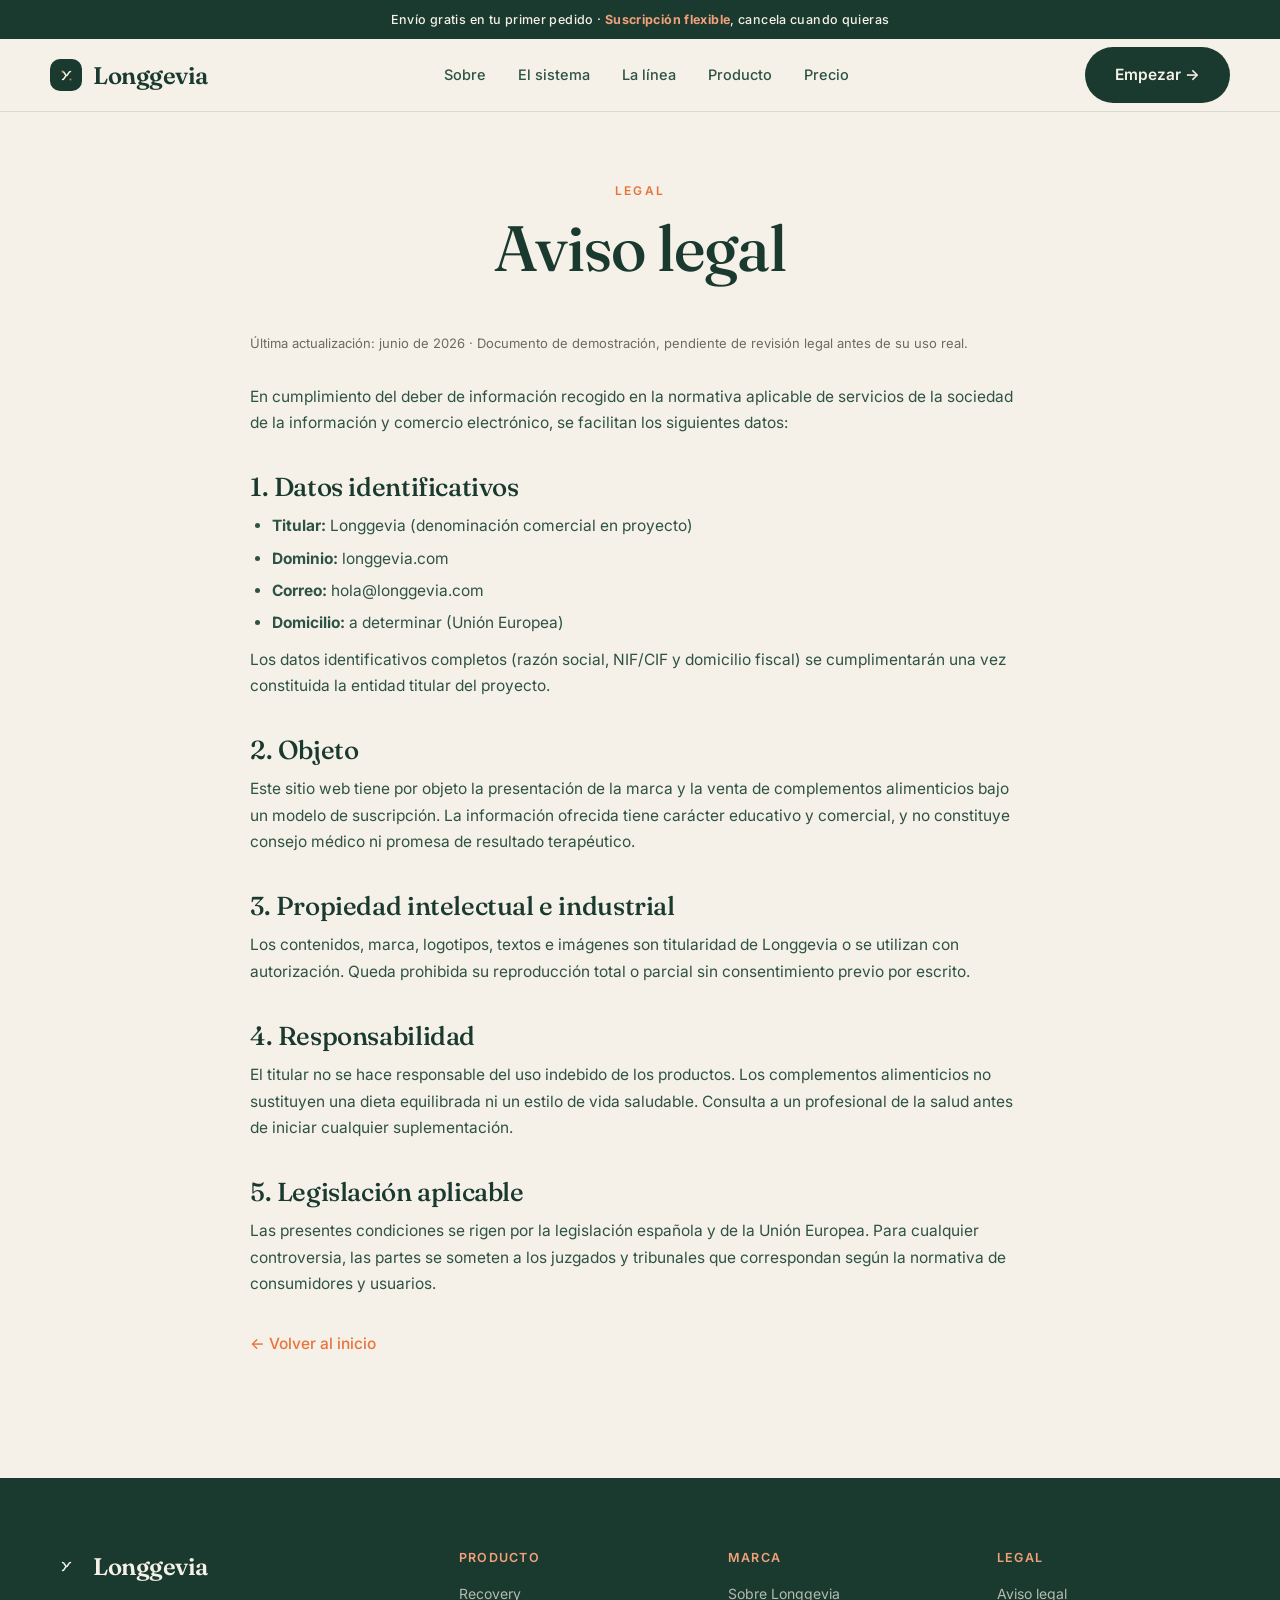
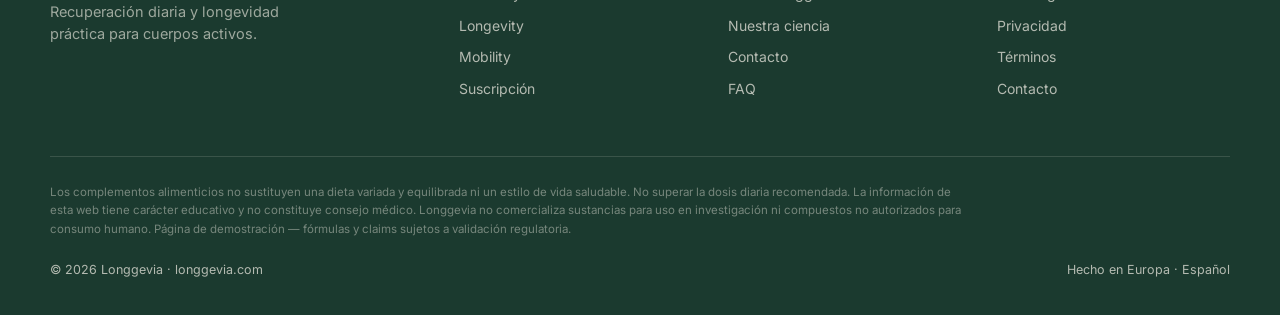
==== aviso-legal.html @ 5789c951 "Final-look labels on bottles + full site build - Print Longgevia Recovery/Longevity/Mobility labels " ====
<!DOCTYPE html>
<html lang="es">
<head>
<meta charset="UTF-8">
<meta name="viewport" content="width=device-width, initial-scale=1.0">
<title>Aviso legal · Longgevia</title>
<meta name="description" content="Aviso legal de Longgevia.">
<link rel="preconnect" href="https://fonts.googleapis.com">
<link rel="preconnect" href="https://fonts.gstatic.com" crossorigin>
<link href="https://fonts.googleapis.com/css2?family=Fraunces:opsz,wght@9..144,300;9..144,400;9..144,500;9..144,600;9..144,700&family=Inter:wght@400;500;600;700&display=swap" rel="stylesheet">
<link rel="stylesheet" href="styles.css">
</head>
<body>
<div class="announce">Envío gratis en tu primer pedido · <b>Suscripción flexible</b>, cancela cuando quieras</div>
<nav><div class="wrap nav-in">
  <a class="logo" href="index.html"><span class="mark"><svg viewBox="0 0 24 24" fill="none" stroke="#F5F1E8" stroke-width="2" stroke-linecap="round"><path d="M7 7c3 0 3 5 5 5s2-5 5-5"/><path d="M7 17c3 0 3-5 5-5"/><circle cx="7" cy="7" r="1.3" fill="#E8743B" stroke="none"/><circle cx="17" cy="17" r="1.3" fill="#E8743B" stroke="none"/></svg></span> Longgevia</a>
  <div class="nav-links">
    <a href="sobre.html">Sobre</a><a href="index.html#sistema">El sistema</a><a href="index.html#linea">La línea</a><a href="producto.html">Producto</a><a href="index.html#precio">Precio</a>
  </div>
  <a href="index.html#precio" class="btn btn-primary">Empezar →</a>
</div></nav>
<header class="page-hero"><div class="wrap"><span class="eyebrow">Legal</span><h1>Aviso legal</h1></div></header>
<section style="padding-top:20px"><div class="wrap"><div class="prose">
<p class="upd">Última actualización: junio de 2026 · Documento de demostración, pendiente de revisión legal antes de su uso real.</p>
<p>En cumplimiento del deber de información recogido en la normativa aplicable de servicios de la sociedad de la información y comercio electrónico, se facilitan los siguientes datos:</p>
<h2>1. Datos identificativos</h2>
<ul>
<li><b>Titular:</b> Longgevia (denominación comercial en proyecto)</li>
<li><b>Dominio:</b> longgevia.com</li>
<li><b>Correo:</b> hola@longgevia.com</li>
<li><b>Domicilio:</b> a determinar (Unión Europea)</li>
</ul>
<p>Los datos identificativos completos (razón social, NIF/CIF y domicilio fiscal) se cumplimentarán una vez constituida la entidad titular del proyecto.</p>
<h2>2. Objeto</h2>
<p>Este sitio web tiene por objeto la presentación de la marca y la venta de complementos alimenticios bajo un modelo de suscripción. La información ofrecida tiene carácter educativo y comercial, y no constituye consejo médico ni promesa de resultado terapéutico.</p>
<h2>3. Propiedad intelectual e industrial</h2>
<p>Los contenidos, marca, logotipos, textos e imágenes son titularidad de Longgevia o se utilizan con autorización. Queda prohibida su reproducción total o parcial sin consentimiento previo por escrito.</p>
<h2>4. Responsabilidad</h2>
<p>El titular no se hace responsable del uso indebido de los productos. Los complementos alimenticios no sustituyen una dieta equilibrada ni un estilo de vida saludable. Consulta a un profesional de la salud antes de iniciar cualquier suplementación.</p>
<h2>5. Legislación aplicable</h2>
<p>Las presentes condiciones se rigen por la legislación española y de la Unión Europea. Para cualquier controversia, las partes se someten a los juzgados y tribunales que correspondan según la normativa de consumidores y usuarios.</p>
<p style="margin-top:34px"><a href="index.html">← Volver al inicio</a></p>
</div></div></section>
<footer><div class="wrap">
  <div class="fg">
    <div><div class="logo"><span class="mark"><svg viewBox="0 0 24 24" fill="none" stroke="#F5F1E8" stroke-width="2" stroke-linecap="round"><path d="M7 7c3 0 3 5 5 5s2-5 5-5"/><path d="M7 17c3 0 3-5 5-5"/></svg></span> Longgevia</div><p class="tag">Recuperación diaria y longevidad práctica para cuerpos activos.</p></div>
    <div><h4>Producto</h4><ul><li><a href="producto.html">Recovery</a></li><li><a href="producto.html">Longevity</a></li><li><a href="producto.html">Mobility</a></li><li><a href="index.html#precio">Suscripción</a></li></ul></div>
    <div><h4>Marca</h4><ul><li><a href="sobre.html">Sobre Longgevia</a></li><li><a href="sobre.html#ciencia">Nuestra ciencia</a></li><li><a href="contacto.html">Contacto</a></li><li><a href="index.html#faq">FAQ</a></li></ul></div>
    <div><h4>Legal</h4><ul><li><a href="aviso-legal.html">Aviso legal</a></li><li><a href="privacidad.html">Privacidad</a></li><li><a href="terminos.html">Términos</a></li><li><a href="contacto.html">Contacto</a></li></ul></div>
  </div>
  <p class="disc">Los complementos alimenticios no sustituyen una dieta variada y equilibrada ni un estilo de vida saludable. No superar la dosis diaria recomendada. La información de esta web tiene carácter educativo y no constituye consejo médico. Longgevia no comercializa sustancias para uso en investigación ni compuestos no autorizados para consumo humano. Página de demostración — fórmulas y claims sujetos a validación regulatoria.</p>
  <div class="fb"><span>© 2026 Longgevia · longgevia.com</span><span>Hecho en Europa · Español</span></div>
</div></footer>
</body>
</html>
---- styles.css ----
:root{
    --cream:#F5F1E8; --cream-2:#EEE6D5; --cream-3:#E6DAC2;
    --green:#1B3A2F; --green-2:#2E5244; --green-soft:#5C7567;
    --orange:#E8743B; --orange-soft:#F2A07A; --gold:#C9A24B;
    --ink:#1C1C15; --muted:#6B6B5E; --line:rgba(27,58,47,.13);
    --r:18px; --r-lg:30px; --r-xl:42px; --maxw:1240px;
    --serif:'Fraunces',Georgia,serif; --sans:'Inter',-apple-system,BlinkMacSystemFont,sans-serif;
  }
  *{box-sizing:border-box;margin:0;padding:0}
  html{scroll-behavior:smooth}
  body{font-family:var(--sans);background:var(--cream);color:var(--ink);line-height:1.55;-webkit-font-smoothing:antialiased;font-size:17px;overflow-x:hidden}
  h1,h2,h3{font-family:var(--serif);font-weight:500;line-height:1.04;letter-spacing:-.015em;color:var(--green)}
  a{color:inherit;text-decoration:none}
  img{max-width:100%;display:block}
  .wrap{max-width:var(--maxw);margin:0 auto;padding:0 30px}
  .eyebrow{font-family:var(--sans);font-weight:600;font-size:12px;letter-spacing:.18em;text-transform:uppercase;color:var(--orange)}
  .btn{display:inline-flex;align-items:center;gap:9px;font-weight:600;font-size:15.5px;padding:16px 30px;border-radius:100px;border:none;cursor:pointer;transition:.22s;font-family:var(--sans)}
  .btn-primary{background:var(--green);color:var(--cream)}
  .btn-primary:hover{background:#13271e;transform:translateY(-2px)}
  .btn-accent{background:var(--orange);color:#fff;box-shadow:0 10px 26px rgba(232,116,59,.32)}
  .btn-accent:hover{background:#d9612a;transform:translateY(-2px)}
  .btn-ghost{background:transparent;color:var(--green);border:1.5px solid var(--line)}
  .btn-ghost:hover{border-color:var(--green)}

  /* reveal */
  .reveal{opacity:0;transform:translateY(26px);transition:opacity .7s cubic-bezier(.2,.7,.2,1),transform .7s cubic-bezier(.2,.7,.2,1)}
  .reveal.in{opacity:1;transform:none}

  /* announce + nav */
  .announce{background:var(--green);color:var(--cream);text-align:center;font-size:12.5px;font-weight:500;padding:10px 16px;letter-spacing:.03em}
  .announce b{color:var(--orange-soft)}
  nav{position:sticky;top:0;z-index:60;background:rgba(245,241,232,.78);backdrop-filter:blur(16px);border-bottom:1px solid var(--line)}
  .nav-in{display:flex;align-items:center;justify-content:space-between;height:72px}
  .logo{display:flex;align-items:center;gap:11px;font-family:var(--serif);font-size:24px;font-weight:600;color:var(--green);letter-spacing:-.02em}
  .logo .mark{width:32px;height:32px;border-radius:10px;background:var(--green);display:grid;place-items:center}
  .logo .mark svg{width:19px;height:19px}
  .nav-links{display:flex;gap:32px;font-size:14.5px;font-weight:500;color:var(--green-2)}
  .nav-links a:hover{color:var(--orange)}
  @media(max-width:880px){.nav-links{display:none}}

  /* HERO */
  .hero{position:relative;padding:70px 0 30px}
  .hero-grid{display:grid;grid-template-columns:1.02fr .98fr;gap:50px;align-items:center}
  .pill{display:inline-flex;align-items:center;gap:9px;background:#fff;border:1px solid var(--line);border-radius:100px;padding:7px 15px 7px 9px;font-size:13px;font-weight:600;color:var(--green-2);margin-bottom:26px}
  .pill .st{color:var(--orange);letter-spacing:1px}
  .hero h1{font-size:clamp(44px,6.4vw,82px);font-weight:500;margin-bottom:0}
  .hero h1 em{font-style:italic;font-weight:400;color:var(--orange)}
  .hero .sub{font-size:19px;color:var(--muted);margin:26px 0 34px;max-width:470px}
  .hero-cta{display:flex;gap:14px;flex-wrap:wrap}
  .hero-mini{display:flex;gap:26px;margin-top:36px;flex-wrap:wrap}
  .hero-mini div{font-size:13px;color:var(--green-2);font-weight:500;display:flex;gap:8px;align-items:center}
  .hero-mini svg{width:16px;height:16px;color:var(--orange)}
  .hero-media{position:relative}
  .hero-media .frame{border-radius:var(--r-xl);overflow:hidden;position:relative;z-index:2;box-shadow:0 40px 80px rgba(27,58,47,.20)}
  .hero-media .frame img{width:100%;height:560px;object-fit:cover}
  .hero-media .arch{position:absolute;inset:-26px -26px auto -26px;height:60%;background:linear-gradient(135deg,var(--orange-soft),var(--gold));border-radius:var(--r-xl);z-index:1;opacity:.5;filter:blur(2px)}
  .prod-tag{position:absolute;z-index:3;left:-22px;bottom:46px;background:#fff;border:1px solid var(--line);border-radius:18px;padding:15px 18px;box-shadow:0 18px 40px rgba(27,58,47,.16);display:flex;align-items:center;gap:13px}
  .prod-tag .sw{width:42px;height:42px;border-radius:11px;background:var(--green);display:grid;place-items:center;color:var(--orange-soft);font-family:var(--serif);font-weight:600}
  .prod-tag b{font-size:15px;color:var(--green);display:block;font-family:var(--serif)}
  .prod-tag span{font-size:12px;color:var(--muted)}
  .rate-tag{position:absolute;z-index:3;right:18px;top:24px;background:rgba(27,58,47,.86);backdrop-filter:blur(6px);color:var(--cream);border-radius:14px;padding:11px 15px;font-size:12.5px;font-weight:500}
  .rate-tag b{color:var(--orange-soft)}
  @media(max-width:880px){.hero-grid{grid-template-columns:1fr;gap:34px}.hero-media .frame img{height:420px}.hero-media{order:-1}}

  /* MARQUEE */
  .marq{border-top:1px solid var(--line);border-bottom:1px solid var(--line);padding:20px 0;margin-top:40px;overflow:hidden;background:var(--cream-2)}
  .marq-track{display:flex;gap:40px;white-space:nowrap;width:max-content;animation:scroll 28s linear infinite}
  .marq-track span{font-family:var(--serif);font-style:italic;font-size:22px;color:var(--green-soft);display:flex;align-items:center;gap:40px}
  .marq-track span::after{content:"✦";color:var(--orange);font-style:normal;font-size:13px}
  @keyframes scroll{to{transform:translateX(-50%)}}

  /* STATS */
  .stats{padding:84px 0 40px}
  .stat-grid{display:grid;grid-template-columns:repeat(4,1fr);gap:24px}
  .stat{text-align:center;padding:10px}
  .stat .n{font-family:var(--serif);font-size:clamp(42px,5vw,62px);color:var(--green);font-weight:500;line-height:1}
  .stat .n em{color:var(--orange);font-style:normal}
  .stat p{font-size:14px;color:var(--muted);margin-top:10px}
  @media(max-width:880px){.stat-grid{grid-template-columns:1fr 1fr;gap:34px 20px}}

  /* SECTION */
  section{padding:90px 0}
  .head{max-width:680px;margin-bottom:54px}
  .head.ctr{text-align:center;margin-left:auto;margin-right:auto}
  .head h2{font-size:clamp(32px,4.2vw,54px);margin:16px 0}
  .head p{color:var(--muted);font-size:18px}

  /* BENTO */
  .bento{display:grid;grid-template-columns:repeat(4,1fr);grid-auto-rows:200px;gap:20px}
  .tile{border-radius:var(--r-lg);padding:30px;border:1px solid var(--line);position:relative;overflow:hidden;background:var(--cream-2)}
  .tile h3{font-size:23px;margin-bottom:8px}
  .tile p{font-size:14.5px;color:var(--muted)}
  .t-img{grid-column:span 2;grid-row:span 2;padding:0;border:none}
  .t-img img{width:100%;height:100%;object-fit:cover}
  .t-img .cap{position:absolute;left:24px;bottom:22px;background:rgba(245,241,232,.92);backdrop-filter:blur(4px);border-radius:14px;padding:13px 17px}
  .t-img .cap b{font-family:var(--serif);font-size:17px;color:var(--green);display:block}
  .t-img .cap span{font-size:12.5px;color:var(--muted)}
  .t-green{background:var(--green);color:var(--cream);grid-column:span 2}
  .t-green h3{color:var(--cream)} .t-green p{color:rgba(245,241,232,.72)}
  .t-green .big{font-family:var(--serif);font-size:50px;color:var(--orange-soft);line-height:1;margin-bottom:6px}
  .t-orange{background:var(--orange);color:#fff}
  .t-orange h3{color:#fff} .t-orange p{color:rgba(255,255,255,.88)}
  .t-list ul{list-style:none;margin-top:6px}
  .t-list li{font-size:13.5px;color:var(--green-2);padding:5px 0;border-bottom:1px dashed var(--line);display:flex;justify-content:space-between}
  .t-list li span{color:var(--muted)}
  .t-quote{grid-column:span 2;display:flex;flex-direction:column;justify-content:center;background:#fff}
  .t-quote p{font-family:var(--serif);font-size:21px;color:var(--green);font-style:italic;line-height:1.3;margin-bottom:14px}
  .t-quote .who{font-size:13px;color:var(--muted);font-weight:600}
  @media(max-width:880px){.bento{grid-template-columns:1fr 1fr;grid-auto-rows:180px}.t-img,.t-green,.t-quote{grid-column:span 2}}

  /* LINE */
  .line{display:grid;grid-template-columns:repeat(3,1fr);gap:22px}
  .pcard{background:var(--cream-2);border:1px solid var(--line);border-radius:var(--r-lg);overflow:hidden;transition:.25s;display:flex;flex-direction:column}
  .pcard:hover{transform:translateY(-7px);box-shadow:0 30px 56px rgba(27,58,47,.13)}
  .pcard .ph{height:230px;position:relative;overflow:hidden;background:var(--cream-3)}
  .pcard .ph img{width:100%;height:100%;object-fit:cover;transition:.5s}
  .pcard:hover .ph img{transform:scale(1.05)}
  .pcard .ph .acc{position:absolute;top:16px;left:16px;width:36px;height:6px;border-radius:4px}
  .pcard .ph .badge{position:absolute;top:14px;right:14px;background:#fff;border:1px solid var(--line);font-size:10.5px;font-weight:700;letter-spacing:.08em;text-transform:uppercase;color:var(--orange);padding:5px 11px;border-radius:100px}
  .pcard .bd{padding:26px 26px 28px;flex:1;display:flex;flex-direction:column}
  .pcard h3{font-size:26px;margin-bottom:4px}
  .pcard .role{font-size:12px;font-weight:600;letter-spacing:.06em;text-transform:uppercase;color:var(--green-soft);margin-bottom:13px}
  .pcard .ings{font-size:14px;color:var(--muted);flex:1;margin-bottom:18px}
  .pcard .pr{display:flex;align-items:baseline;justify-content:space-between;margin-bottom:16px}
  .pcard .pr b{font-family:var(--serif);font-size:27px;color:var(--green);font-weight:500}
  .pcard .pr b small{font-size:13px;color:var(--muted);font-family:var(--sans)}
  @media(max-width:880px){.line{grid-template-columns:1fr}}

  /* PROTOCOL timeline */
  .proto{background:var(--green);border-radius:var(--r-xl);padding:64px 56px;color:var(--cream)}
  .proto .head h2{color:var(--cream)} .proto .head .eyebrow{color:var(--orange-soft)} .proto .head p{color:rgba(245,241,232,.72)}
  .tl{display:grid;grid-template-columns:repeat(3,1fr);gap:30px;margin-top:46px;position:relative}
  .tl-step{position:relative}
  .tl-step .num{width:48px;height:48px;border-radius:50%;background:rgba(245,241,232,.08);border:1px solid rgba(245,241,232,.2);display:grid;place-items:center;font-family:var(--serif);font-size:20px;color:var(--orange-soft);margin-bottom:18px}
  .tl-step h3{color:var(--cream);font-size:21px;margin-bottom:8px}
  .tl-step p{color:rgba(245,241,232,.68);font-size:14.5px}
  @media(max-width:880px){.proto{padding:42px 28px}.tl{grid-template-columns:1fr;gap:28px}}

  /* SCIENCE split */
  .split{display:grid;grid-template-columns:.9fr 1.1fr;gap:50px;align-items:center}
  .split .pic{border-radius:var(--r-xl);overflow:hidden;box-shadow:0 30px 60px rgba(27,58,47,.16)}
  .split .pic img{width:100%;height:480px;object-fit:cover}
  .chips{display:flex;flex-wrap:wrap;gap:10px;margin-top:24px}
  .chip{background:var(--cream-2);border:1px solid var(--line);border-radius:100px;padding:9px 16px;font-size:13.5px;font-weight:500;color:var(--green-2)}
  .chip b{color:var(--orange)}
  @media(max-width:880px){.split{grid-template-columns:1fr;gap:30px}.split .pic img{height:360px}}

  /* PRICING */
  .price-card{background:var(--cream-2);border:1px solid var(--line);border-radius:var(--r-xl);overflow:hidden;display:grid;grid-template-columns:1.1fr .9fr}
  .pc-l{padding:58px 52px}
  .pc-l h2{font-size:clamp(30px,3.4vw,42px);margin:14px 0 18px}
  .pc-l ul{list-style:none;margin-top:22px}
  .pc-l li{display:flex;gap:12px;align-items:flex-start;margin-bottom:13px;font-size:15.5px;color:var(--green-2)}
  .pc-l li svg{width:20px;height:20px;color:var(--orange);flex-shrink:0;margin-top:2px}
  .pc-r{background:var(--green);color:var(--cream);padding:58px 46px;display:flex;flex-direction:column;justify-content:center}
  .pc-r .plan{font-size:12.5px;letter-spacing:.12em;text-transform:uppercase;color:var(--orange-soft);font-weight:600}
  .pc-r .amt{font-family:var(--serif);font-size:62px;line-height:1;margin:14px 0 2px}
  .pc-r .amt small{font-size:18px;color:rgba(245,241,232,.7);font-family:var(--sans)}
  .pc-r .strike{font-size:14px;color:rgba(245,241,232,.6);margin-bottom:26px}
  .pc-r .strike s{margin-right:8px}
  .pc-r .btn-accent{width:100%;justify-content:center}
  .pc-r .re{font-size:12px;color:rgba(245,241,232,.6);text-align:center;margin-top:13px}
  @media(max-width:880px){.price-card{grid-template-columns:1fr}.pc-l{padding:40px 28px}}

  /* FAQ */
  .faq{max-width:820px;margin:0 auto}
  details{border-bottom:1px solid var(--line);padding:24px 4px}
  summary{font-family:var(--serif);font-size:21px;color:var(--green);cursor:pointer;list-style:none;display:flex;justify-content:space-between;gap:20px;align-items:center}
  summary::-webkit-details-marker{display:none}
  summary::after{content:"+";font-size:27px;color:var(--orange);font-weight:300}
  details[open] summary::after{content:"–"}
  details p{color:var(--muted);font-size:15.5px;margin-top:14px;max-width:92%}

  /* CTA */
  .cta{background:var(--orange);border-radius:var(--r-xl);padding:70px 50px;text-align:center;color:#fff;position:relative;overflow:hidden}
  .cta h2{color:#fff;font-size:clamp(30px,4vw,52px)}
  .cta p{color:rgba(255,255,255,.92);font-size:18px;margin:16px auto 30px;max-width:540px}
  .cta .btn{background:var(--green);color:var(--cream)} .cta .btn:hover{background:#13271e}

  /* FOOTER */
  footer{background:var(--green);color:rgba(245,241,232,.7);padding:70px 0 36px;margin-top:30px}
  .fg{display:grid;grid-template-columns:1.6fr 1fr 1fr 1fr;gap:36px;padding-bottom:46px;border-bottom:1px solid rgba(245,241,232,.14)}
  footer .logo{color:var(--cream)}
  footer h4{font-family:var(--sans);font-size:12.5px;letter-spacing:.1em;text-transform:uppercase;color:var(--orange-soft);margin-bottom:16px;font-weight:600}
  footer ul{list-style:none} footer li{margin-bottom:10px;font-size:14px} footer a:hover{color:var(--cream)}
  footer .tag{font-size:14.5px;margin-top:16px;max-width:280px;color:rgba(245,241,232,.6)}
  .disc{font-size:11.5px;color:rgba(245,241,232,.42);line-height:1.6;padding-top:26px;max-width:920px}
  .fb{display:flex;justify-content:space-between;padding-top:22px;font-size:12.5px;flex-wrap:wrap;gap:12px}
  @media(max-width:880px){.fg{grid-template-columns:1fr 1fr}}

  /* ===== shared page header ===== */
  .page-hero{padding:70px 0 30px;text-align:center}
  .page-hero .eyebrow{display:block;margin-bottom:14px}
  .page-hero h1{font-size:clamp(38px,5vw,64px);font-weight:500}
  .page-hero p{color:var(--muted);font-size:19px;max-width:620px;margin:20px auto 0}
  .crumb{font-size:13px;color:var(--muted);margin-bottom:8px}
  .crumb a:hover{color:var(--orange)}

  /* ===== pricing tiers ===== */
  .tiers{display:grid;grid-template-columns:repeat(3,1fr);gap:22px;align-items:stretch}
  .tier{background:var(--cream-2);border:1px solid var(--line);border-radius:var(--r-lg);padding:34px 30px;display:flex;flex-direction:column;position:relative;transition:.25s}
  .tier:hover{transform:translateY(-6px);box-shadow:0 26px 50px rgba(27,58,47,.12)}
  .tier.feat{background:var(--green);color:var(--cream);border-color:var(--green)}
  .tier.feat h3,.tier.feat .amt{color:var(--cream)}
  .tier.feat .tier-sub,.tier.feat li{color:rgba(245,241,232,.78)}
  .tier .flag{position:absolute;top:-13px;left:50%;transform:translateX(-50%);background:var(--orange);color:#fff;font-size:11px;font-weight:700;letter-spacing:.06em;text-transform:uppercase;padding:6px 16px;border-radius:100px}
  .tier h3{font-size:23px;margin-bottom:4px}
  .tier .tier-sub{font-size:13.5px;color:var(--muted);margin-bottom:18px}
  .tier .amt{font-family:var(--serif);font-size:46px;color:var(--green);line-height:1;margin-bottom:4px}
  .tier .amt small{font-size:15px;color:var(--muted);font-family:var(--sans)}
  .tier .save{font-size:12.5px;font-weight:600;color:var(--orange);margin-bottom:20px}
  .tier.feat .save{color:var(--orange-soft)}
  .tier ul{list-style:none;margin:0 0 24px;flex:1}
  .tier li{font-size:14px;color:var(--green-2);padding:7px 0;display:flex;gap:9px;align-items:flex-start}
  .tier li svg{width:17px;height:17px;color:var(--orange);flex-shrink:0;margin-top:2px}
  .tier.feat li svg{color:var(--orange-soft)}
  .tier .btn{width:100%;justify-content:center}
  @media(max-width:880px){.tiers{grid-template-columns:1fr}}

  /* toggle + guarantee */
  .pay-note{text-align:center;margin-top:34px;font-size:14px;color:var(--muted)}
  .guarantee{display:flex;align-items:center;gap:18px;background:var(--cream-2);border:1px solid var(--line);border-radius:var(--r-lg);padding:26px 30px;margin-top:36px}
  .guarantee .g-ic{width:50px;height:50px;border-radius:14px;background:var(--green);display:grid;place-items:center;flex-shrink:0}
  .guarantee .g-ic svg{width:26px;height:26px;color:var(--orange-soft)}
  .guarantee b{font-family:var(--serif);font-size:18px;color:var(--green)}
  .guarantee p{font-size:14px;color:var(--muted);margin:2px 0 0}

  /* ===== legal / prose ===== */
  .prose{max-width:780px;margin:0 auto}
  .prose h2{font-size:26px;margin:38px 0 12px}
  .prose h3{font-size:19px;margin:26px 0 8px;color:var(--green-2)}
  .prose p,.prose li{font-size:15.5px;color:var(--green-2);line-height:1.7}
  .prose ul{margin:10px 0 10px 22px}
  .prose li{margin-bottom:6px}
  .prose .upd{font-size:13px;color:var(--muted);margin-bottom:30px}
  .prose a{color:var(--orange);font-weight:500}

  /* ===== product detail ===== */
  .pd{display:grid;grid-template-columns:1fr 1fr;gap:54px;align-items:start}
  .pd .pd-img{border-radius:var(--r-xl);overflow:hidden;box-shadow:0 30px 60px rgba(27,58,47,.16);position:sticky;top:96px}
  .pd .pd-img img{width:100%;height:600px;object-fit:cover}
  .pd h1{font-size:clamp(34px,4vw,52px);margin:6px 0 8px}
  .pd .role{font-size:13px;font-weight:600;letter-spacing:.06em;text-transform:uppercase;color:var(--green-soft);margin-bottom:18px}
  .pd .lead{font-size:18px;color:var(--muted);margin-bottom:24px}
  .pd .buybox{background:var(--cream-2);border:1px solid var(--line);border-radius:var(--r-lg);padding:26px;margin:24px 0}
  .pd .buybox .row{display:flex;align-items:baseline;justify-content:space-between;margin-bottom:16px}
  .pd .buybox .price{font-family:var(--serif);font-size:38px;color:var(--green)}
  .pd .buybox .price small{font-size:15px;color:var(--muted);font-family:var(--sans)}
  .pd .buybox .btn{width:100%;justify-content:center;margin-top:6px}
  .pd .facts{list-style:none;margin-top:18px}
  .pd .facts li{display:flex;gap:11px;padding:11px 0;border-bottom:1px solid var(--line);font-size:15px;color:var(--green-2)}
  .pd .facts li b{color:var(--green);min-width:150px;font-weight:600}
  @media(max-width:880px){.pd{grid-template-columns:1fr;gap:30px}.pd .pd-img{position:static}.pd .pd-img img{height:420px}}

  /* contact */
  .contact{display:grid;grid-template-columns:1fr 1fr;gap:40px}
  .form{background:var(--cream-2);border:1px solid var(--line);border-radius:var(--r-lg);padding:34px}
  .form label{display:block;font-size:13px;font-weight:600;color:var(--green-2);margin:14px 0 6px}
  .form input,.form textarea{width:100%;border:1px solid var(--line);background:#fff;border-radius:12px;padding:13px 15px;font-family:var(--sans);font-size:15px;color:var(--ink)}
  .form textarea{min-height:130px;resize:vertical}
  .form .btn{margin-top:20px;width:100%;justify-content:center}
  .ctc-side .ci{display:flex;gap:14px;margin-bottom:22px}
  .ctc-side .ci .ic{width:44px;height:44px;border-radius:12px;background:var(--green);display:grid;place-items:center;flex-shrink:0}
  .ctc-side .ci .ic svg{width:21px;height:21px;color:var(--orange-soft)}
  .ctc-side .ci b{font-family:var(--serif);font-size:17px;color:var(--green);display:block}
  .ctc-side .ci span{font-size:14px;color:var(--muted)}
  @media(max-width:880px){.contact{grid-template-columns:1fr}}
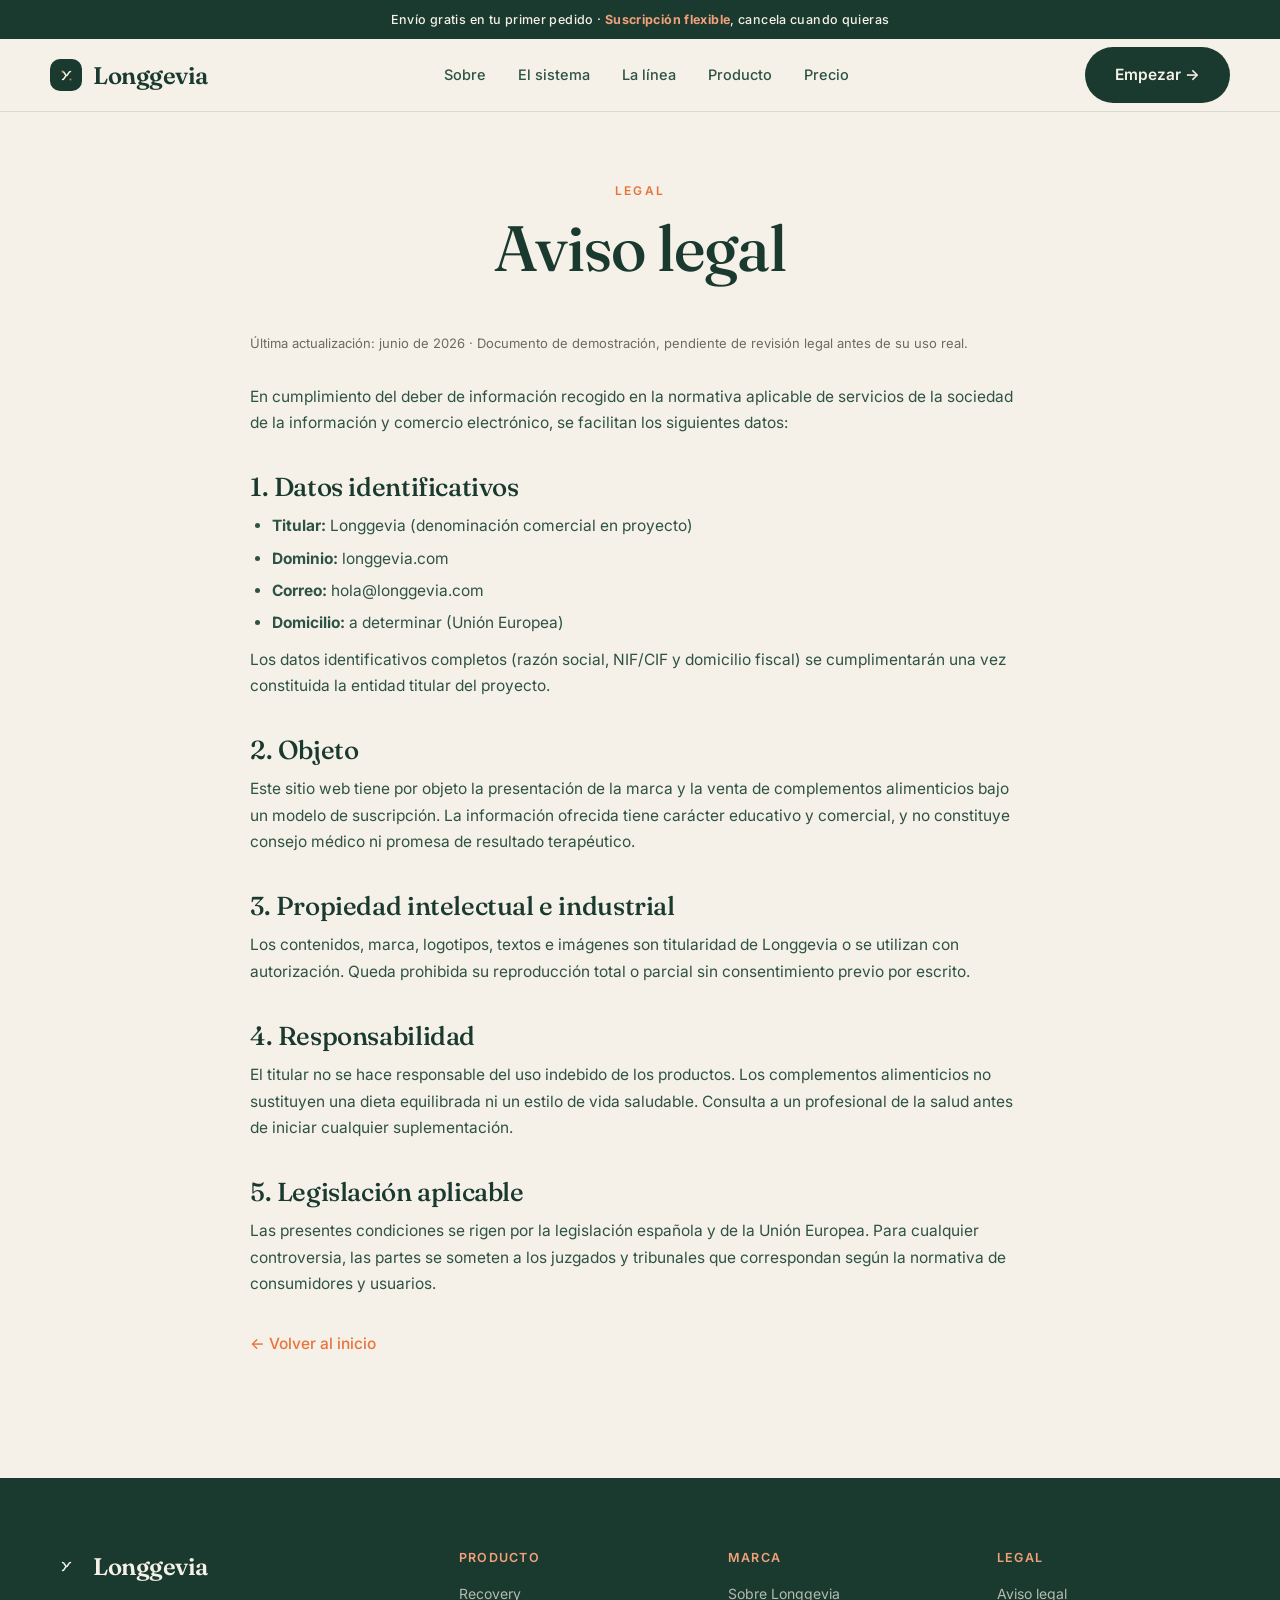
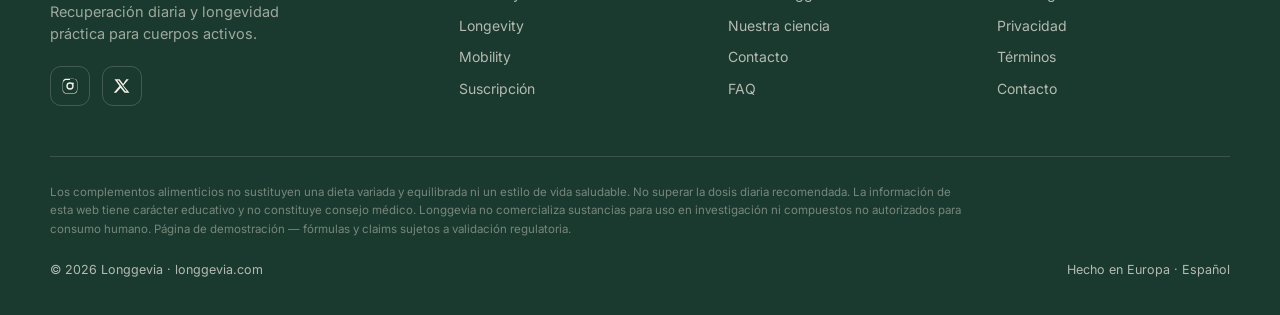
==== commit d3eb7e1a: "Add Instagram and X social links to footer Co-Authored-By: Claude Opus 4.8 (1M context) <noreply@ant" ====
--- a/aviso-legal.html
+++ b/aviso-legal.html
@@ -43,7 +43,11 @@
 </div></div></section>
 <footer><div class="wrap">
   <div class="fg">
-    <div><div class="logo"><span class="mark"><svg viewBox="0 0 24 24" fill="none" stroke="#F5F1E8" stroke-width="2" stroke-linecap="round"><path d="M7 7c3 0 3 5 5 5s2-5 5-5"/><path d="M7 17c3 0 3-5 5-5"/></svg></span> Longgevia</div><p class="tag">Recuperación diaria y longevidad práctica para cuerpos activos.</p></div>
+    <div><div class="logo"><span class="mark"><svg viewBox="0 0 24 24" fill="none" stroke="#F5F1E8" stroke-width="2" stroke-linecap="round"><path d="M7 7c3 0 3 5 5 5s2-5 5-5"/><path d="M7 17c3 0 3-5 5-5"/></svg></span> Longgevia</div><p class="tag">Recuperación diaria y longevidad práctica para cuerpos activos.</p>
+        <div class="social">
+          <a href="https://www.instagram.com/longgevia" target="_blank" rel="noopener" aria-label="Instagram"><svg viewBox="0 0 24 24"><path d="M12 2.2c3.2 0 3.6 0 4.9.1 1.2.1 1.8.3 2.2.4.6.2 1 .5 1.4.9.4.4.7.8.9 1.4.2.4.4 1 .4 2.2.1 1.3.1 1.7.1 4.9s0 3.6-.1 4.9c-.1 1.2-.3 1.8-.4 2.2-.2.6-.5 1-.9 1.4-.4.4-.8.7-1.4.9-.4.2-1 .4-2.2.4-1.3.1-1.7.1-4.9.1s-3.6 0-4.9-.1c-1.2-.1-1.8-.3-2.2-.4-.6-.2-1-.5-1.4-.9-.4-.4-.7-.8-.9-1.4-.2-.4-.4-1-.4-2.2C2.2 15.6 2.2 15.2 2.2 12s0-3.6.1-4.9c.1-1.2.3-1.8.4-2.2.2-.6.5-1 .9-1.4.4-.4.8-.7 1.4-.9.4-.2 1-.4 2.2-.4C8.4 2.2 8.8 2.2 12 2.2zm0 1.8c-3.1 0-3.5 0-4.7.1-1.1.1-1.7.2-2.1.4-.5.2-.9.4-1.3.8-.4.4-.6.8-.8 1.3-.2.4-.3 1-.4 2.1C2.6 8.5 2.6 8.9 2.6 12s0 3.5.1 4.7c.1 1.1.2 1.7.4 2.1.2.5.4.9.8 1.3.4.4.8.6 1.3.8.4.2 1 .3 2.1.4 1.2.1 1.6.1 4.7.1s3.5 0 4.7-.1c1.1-.1 1.7-.2 2.1-.4.5-.2.9-.4 1.3-.8.4-.4.6-.8.8-1.3.2-.4.3-1 .4-2.1.1-1.2.1-1.6.1-4.7s0-3.5-.1-4.7c-.1-1.1-.2-1.7-.4-2.1-.2-.5-.4-.9-.8-1.3-.4-.4-.8-.6-1.3-.8-.4-.2-1-.3-2.1-.4-1.2-.1-1.6-.1-4.7-.1zm0 3.1a4.9 4.9 0 1 1 0 9.8 4.9 4.9 0 0 1 0-9.8zm0 1.8a3.1 3.1 0 1 0 0 6.2 3.1 3.1 0 0 0 0-6.2zm5.1-.3a1.15 1.15 0 1 1-2.3 0 1.15 1.15 0 0 1 2.3 0z"/></svg></a>
+          <a href="https://x.com/longgevia" target="_blank" rel="noopener" aria-label="X"><svg viewBox="0 0 24 24"><path d="M17.7 3h3.3l-7.2 8.3L22 21h-6.6l-5.2-6.8L4.3 21H1l7.7-8.9L2 3h6.8l4.7 6.2L17.7 3zm-1.2 16h1.8L7.6 4.8H5.7L16.5 19z"/></svg></a>
+        </div></div>
     <div><h4>Producto</h4><ul><li><a href="producto.html">Recovery</a></li><li><a href="producto.html">Longevity</a></li><li><a href="producto.html">Mobility</a></li><li><a href="index.html#precio">Suscripción</a></li></ul></div>
     <div><h4>Marca</h4><ul><li><a href="sobre.html">Sobre Longgevia</a></li><li><a href="sobre.html#ciencia">Nuestra ciencia</a></li><li><a href="contacto.html">Contacto</a></li><li><a href="index.html#faq">FAQ</a></li></ul></div>
     <div><h4>Legal</h4><ul><li><a href="aviso-legal.html">Aviso legal</a></li><li><a href="privacidad.html">Privacidad</a></li><li><a href="terminos.html">Términos</a></li><li><a href="contacto.html">Contacto</a></li></ul></div>
--- a/styles.css
+++ b/styles.css
@@ -265,3 +265,9 @@
   .ctc-side .ci b{font-family:var(--serif);font-size:17px;color:var(--green);display:block}
   .ctc-side .ci span{font-size:14px;color:var(--muted)}
   @media(max-width:880px){.contact{grid-template-columns:1fr}}
+
+  /* ===== social ===== */
+  .social{display:flex;gap:12px;margin-top:20px}
+  .social a{width:40px;height:40px;border-radius:11px;border:1px solid rgba(245,241,232,.18);display:grid;place-items:center;transition:.2s}
+  .social a:hover{background:rgba(245,241,232,.1);border-color:rgba(245,241,232,.45);transform:translateY(-2px)}
+  .social svg{width:18px;height:18px;fill:var(--cream)}
